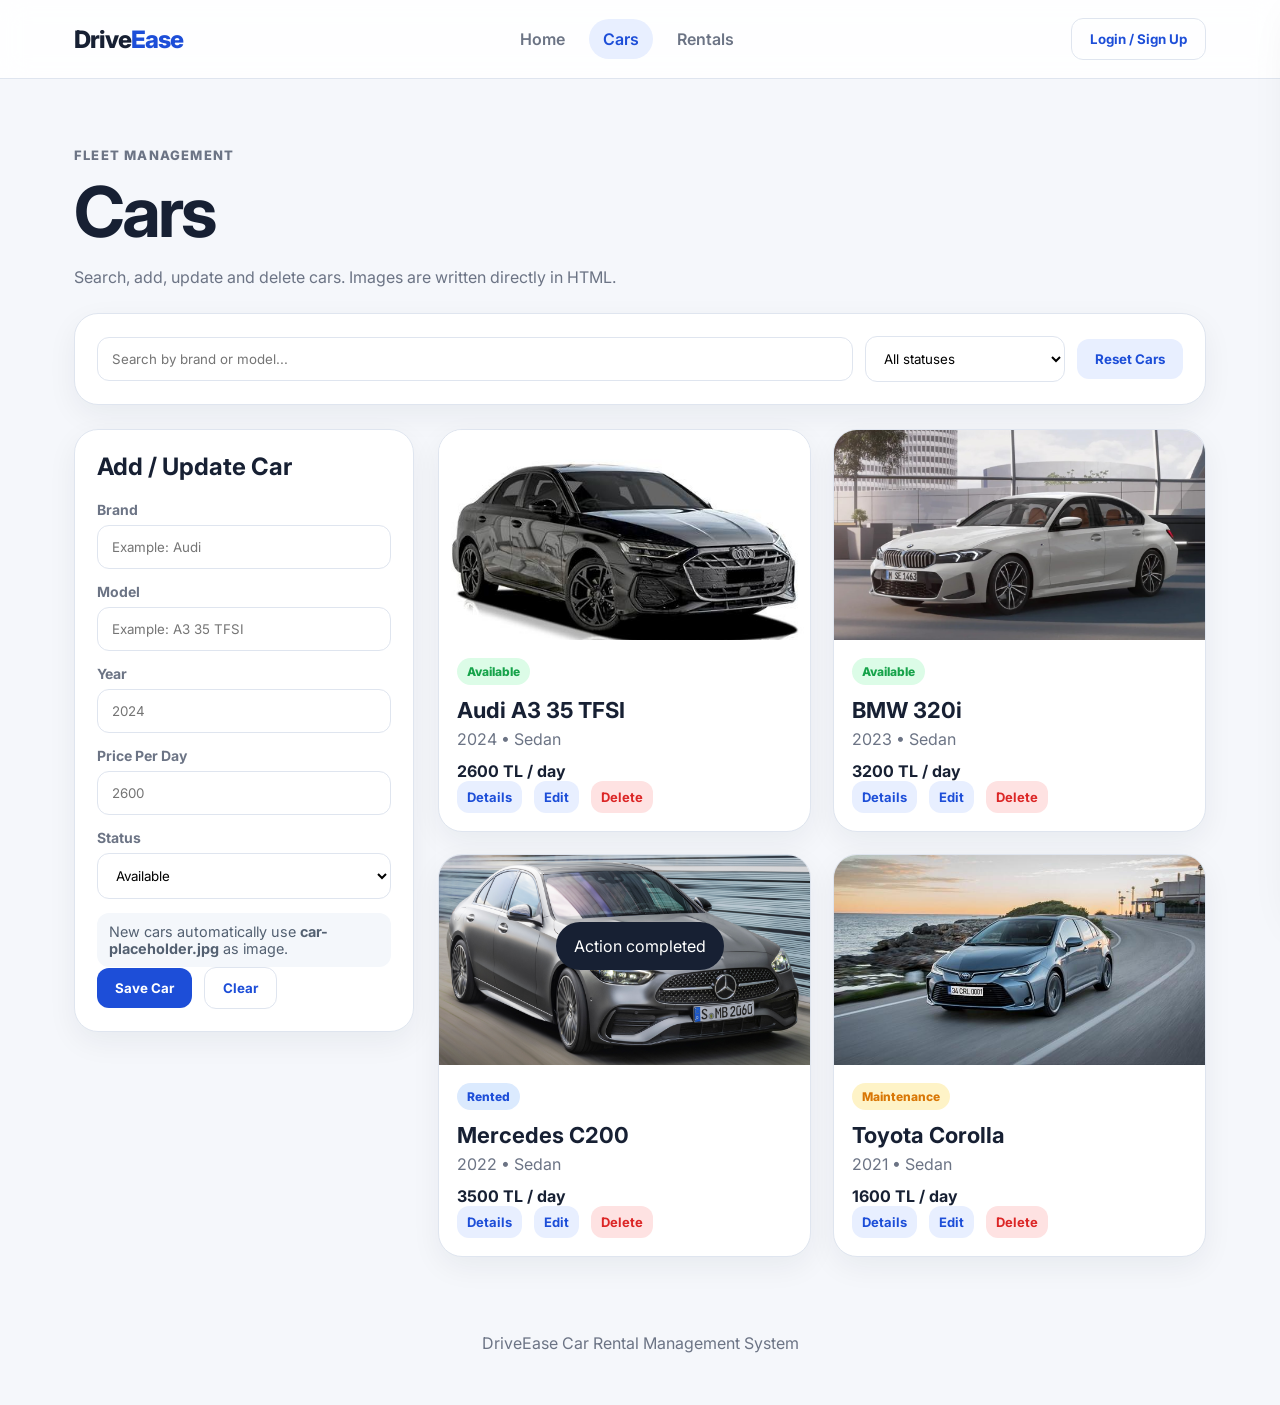
==== cars.html @ 42110bb3 "Initial car rental project" ====
<!DOCTYPE html>
<html lang="en">
<head>
  <meta charset="UTF-8">
  <meta name="viewport" content="width=device-width, initial-scale=1.0">
  <title>Cars | DriveEase</title>
  <link rel="preconnect" href="https://fonts.googleapis.com">
  <link rel="preconnect" href="https://fonts.gstatic.com" crossorigin>
  <link href="https://fonts.googleapis.com/css2?family=Inter:wght@400;500;600;700;800&display=swap" rel="stylesheet">
  <link rel="stylesheet" href="css/style.css">
</head>
<body>
  <header class="site-header">
    <nav class="navbar">
      <a class="logo" href="index.html">Drive<span>Ease</span></a>
      <ul id="menu" class="nav-links">
        <li><a href="index.html">Home</a></li>
        <li><a class="active" href="cars.html">Cars</a></li>
        <li><a href="rentals.html">Rentals</a></li>
      </ul>
      <button id="loginBtn" class="btn btn-outline">Login / Sign Up</button>
    </nav>
  </header>

  <main class="page">
    <section class="section-heading page-title">
      <p class="eyebrow">Fleet management</p>
      <h1>Cars</h1>
      <p>Search, add, update and delete cars. Images are written directly in HTML.</p>
    </section>

    <section class="panel">
      <div class="toolbar">
        <input id="searchInput" type="text" placeholder="Search by brand or model...">
        <select id="statusFilter">
          <option value="All">All statuses</option>
          <option value="Available">Available</option>
          <option value="Rented">Rented</option>
          <option value="Maintenance">Maintenance</option>
        </select>
        <button id="resetCarsBtn" class="btn btn-soft" type="button">Reset Cars</button>
      </div>
    </section>

    <section class="layout">
      <form id="carForm" class="panel form-card">
        <h2>Add / Update Car</h2>
        <input type="hidden" id="carId">

        <label>Brand
          <input id="brand" type="text" placeholder="Example: Audi" required>
        </label>

        <label>Model
          <input id="model" type="text" placeholder="Example: A3 35 TFSI" required>
        </label>

        <label>Year
          <input id="year" type="number" min="1990" max="2030" placeholder="2024" required>
        </label>

        <label>Price Per Day
          <input id="price" type="number" min="1" placeholder="2600" required>
        </label>

        <label>Status
          <select id="status">
            <option value="Available">Available</option>
            <option value="Rented">Rented</option>
            <option value="Maintenance">Maintenance</option>
          </select>
        </label>

        <p class="form-note">New cars automatically use <b>car-placeholder.jpg</b> as image.</p>

        <div class="form-actions">
          <button class="btn btn-primary" type="submit">Save Car</button>
          <button id="clearFormBtn" class="btn btn-outline" type="button">Clear</button>
        </div>
      </form>

      <div id="carsList" class="car-grid car-grid-large">
        <article class="car-card" data-id="1" data-brand="Audi" data-model="A3 35 TFSI" data-year="2024" data-price="2600" data-status="Available" data-type="Sedan" data-image="audi-a3.jpg">
          <img src="images/audi-a3.jpg" alt="Audi A3 35 TFSI">
          <div class="car-body">
            <span class="badge available">Available</span>
            <h3>Audi A3 35 TFSI</h3>
            <p>2024 • Sedan</p>
            <strong>2600 TL / day</strong>
            <div class="card-actions">
              <button class="btn-small detail-btn">Details</button>
              <button class="btn-small edit-btn">Edit</button>
              <button class="btn-small danger delete-btn">Delete</button>
            </div>
          </div>
        </article>

        <article class="car-card" data-id="2" data-brand="BMW" data-model="320i" data-year="2023" data-price="3200" data-status="Available" data-type="Sedan" data-image="bmw-320i.jpg">
          <img src="images/bmw-320i.jpg" alt="BMW 320i">
          <div class="car-body">
            <span class="badge available">Available</span>
            <h3>BMW 320i</h3>
            <p>2023 • Sedan</p>
            <strong>3200 TL / day</strong>
            <div class="card-actions">
              <button class="btn-small detail-btn">Details</button>
              <button class="btn-small edit-btn">Edit</button>
              <button class="btn-small danger delete-btn">Delete</button>
            </div>
          </div>
        </article>

        <article class="car-card" data-id="3" data-brand="Mercedes" data-model="C200" data-year="2022" data-price="3500" data-status="Rented" data-type="Sedan" data-image="mercedes-c200.jpg">
          <img src="images/mercedes-c200.jpg" alt="Mercedes C200">
          <div class="car-body">
            <span class="badge rented">Rented</span>
            <h3>Mercedes C200</h3>
            <p>2022 • Sedan</p>
            <strong>3500 TL / day</strong>
            <div class="card-actions">
              <button class="btn-small detail-btn">Details</button>
              <button class="btn-small edit-btn">Edit</button>
              <button class="btn-small danger delete-btn">Delete</button>
            </div>
          </div>
        </article>

        <article class="car-card" data-id="4" data-brand="Toyota" data-model="Corolla" data-year="2021" data-price="1600" data-status="Maintenance" data-type="Sedan" data-image="toyota-corolla.jpg">
          <img src="images/toyota-corolla.jpg" alt="Toyota Corolla">
          <div class="car-body">
            <span class="badge maintenance">Maintenance</span>
            <h3>Toyota Corolla</h3>
            <p>2021 • Sedan</p>
            <strong>1600 TL / day</strong>
            <div class="card-actions">
              <button class="btn-small detail-btn">Details</button>
              <button class="btn-small edit-btn">Edit</button>
              <button class="btn-small danger delete-btn">Delete</button>
            </div>
          </div>
        </article>
      </div>
    </section>
  </main>

  <aside id="detailPanel" class="detail-panel">
    <button id="closeDetail" class="close-btn">&times;</button>
    <h2 id="detailTitle">Car Detail</h2>
    <p id="detailText">Select a car to view details.</p>
  </aside>

  <div id="authModal" class="modal">
    <div class="modal-box">
      <button id="closeModal" class="close-btn">&times;</button>
      <h2>Login / Sign Up</h2>
      <p>This is a visual demo only. No real account is created.</p>
      <form id="authForm">
        <input type="text" id="authName" placeholder="Full name">
        <input type="email" id="authEmail" placeholder="Email address">
        <button class="btn btn-primary" type="submit">Continue Demo</button>
      </form>
    </div>
  </div>

  <div id="toast" class="toast">Action completed</div>

  <footer class="footer">
    <p>DriveEase Car Rental Management System</p>
  </footer>

  <script src="js/main.js"></script>
</body>
</html>
---- css/style.css ----
* {
  box-sizing: border-box;
}

:root {
  --bg: #f5f7fb;
  --surface: #ffffff;
  --text: #172033;
  --muted: #6c7485;
  --primary: #1d4ed8;
  --primary-dark: #163fae;
  --soft: #e8efff;
  --border: #dfe5ef;
  --danger: #dc2626;
  --success: #16a34a;
  --warning: #d97706;
  --shadow: 0 20px 45px rgba(23, 32, 51, 0.10);
}

body {
  margin: 0;
  font-family: "Inter", Arial, sans-serif;
  background: var(--bg);
  color: var(--text);
}

a {
  color: inherit;
  text-decoration: none;
}

img {
  max-width: 100%;
}

.site-header {
  background: rgba(255, 255, 255, 0.88);
  border-bottom: 1px solid var(--border);
  position: sticky;
  top: 0;
  z-index: 20;
  backdrop-filter: blur(14px);
}

.navbar {
  max-width: 1180px;
  margin: auto;
  padding: 18px 24px;
  display: flex;
  align-items: center;
  justify-content: space-between;
  gap: 24px;
}

.logo {
  font-size: 24px;
  font-weight: 800;
  letter-spacing: -1px;
}

.logo span {
  color: var(--primary);
}

.nav-links {
  list-style: none;
  display: flex;
  gap: 10px;
  padding: 0;
  margin: 0;
}

.nav-links a {
  display: block;
  padding: 10px 14px;
  border-radius: 999px;
  color: var(--muted);
  font-weight: 600;
}

.nav-links a.active,
.nav-links a:hover {
  color: var(--primary);
  background: var(--soft);
}

.btn,
.btn-small {
  border: none;
  cursor: pointer;
  font-family: inherit;
  font-weight: 700;
  border-radius: 12px;
  transition: 0.2s;
}

.btn {
  padding: 12px 18px;
}

.btn-small {
  padding: 8px 10px;
  font-size: 13px;
  background: var(--soft);
  color: var(--primary);
}

.btn:hover,
.btn-small:hover {
  transform: translateY(-2px);
}

.btn-primary {
  background: var(--primary);
  color: white;
}

.btn-primary:hover {
  background: var(--primary-dark);
}

.btn-outline {
  background: transparent;
  color: var(--primary);
  border: 1px solid var(--border);
}

.btn-soft {
  background: var(--soft);
  color: var(--primary);
}

.danger {
  color: var(--danger);
  background: #fee2e2;
}

.hero {
  max-width: 1180px;
  margin: 42px auto;
  padding: 38px 24px;
  display: grid;
  grid-template-columns: 1.05fr 0.95fr;
  align-items: center;
  gap: 36px;
}

.eyebrow {
  color: var(--primary);
  font-weight: 800;
  text-transform: uppercase;
  font-size: 13px;
  letter-spacing: 1.2px;
}

.hero h1,
.page-title h1 {
  font-size: clamp(38px, 6vw, 70px);
  line-height: 0.95;
  margin: 12px 0 18px;
  letter-spacing: -3px;
}

.hero-text,
.page-title p,
.section-heading p {
  color: var(--muted);
  line-height: 1.7;
  max-width: 620px;
}

.hero-actions,
.form-actions,
.card-actions,
.toolbar,
.panel-top {
  display: flex;
  flex-wrap: wrap;
  align-items: center;
  gap: 12px;
}

.hero-card {
  position: relative;
  border-radius: 34px;
  overflow: hidden;
  box-shadow: var(--shadow);
  min-height: 420px;
  background: #dbeafe;
}

.hero-card img {
  width: 100%;
  height: 100%;
  min-height: 420px;
  object-fit: cover;
  display: block;
}

.floating-box {
  position: absolute;
  left: 22px;
  bottom: 22px;
  background: rgba(255, 255, 255, 0.92);
  padding: 18px 22px;
  border-radius: 22px;
  box-shadow: var(--shadow);
}

.floating-box strong {
  display: block;
  font-size: 34px;
  color: var(--primary);
}

.floating-box span {
  color: var(--muted);
  font-weight: 600;
}

.stats,
.section,
.page {
  max-width: 1180px;
  margin: auto;
  padding: 24px;
}

.stats {
  display: grid;
  grid-template-columns: repeat(3, 1fr);
  gap: 18px;
}

.stats div,
.panel,
.car-card {
  background: var(--surface);
  border: 1px solid var(--border);
  box-shadow: 0 10px 30px rgba(23, 32, 51, 0.06);
}

.stats div {
  padding: 24px;
  border-radius: 24px;
}

.stats strong {
  display: block;
  font-size: 30px;
}

.stats span {
  color: var(--muted);
}

.section-heading {
  margin-bottom: 22px;
}

.section-heading h2 {
  font-size: 38px;
  margin: 0;
  letter-spacing: -1px;
}

.car-grid {
  display: grid;
  grid-template-columns: repeat(3, 1fr);
  gap: 22px;
}

.car-grid-large {
  grid-template-columns: repeat(2, 1fr);
}

.car-card {
  overflow: hidden;
  border-radius: 24px;
  transition: 0.2s;
}

.car-card:hover {
  transform: translateY(-4px);
  box-shadow: var(--shadow);
}

.car-card img {
  width: 100%;
  height: 210px;
  object-fit: cover;
  display: block;
  background: #e5e7eb;
}

.car-body {
  padding: 18px;
}

.car-body h3 {
  margin: 12px 0 6px;
  font-size: 22px;
}

.car-body p {
  color: var(--muted);
  margin: 0 0 12px;
}

.badge {
  display: inline-block;
  padding: 6px 10px;
  border-radius: 999px;
  font-size: 12px;
  font-weight: 800;
}

.available {
  background: #dcfce7;
  color: var(--success);
}

.rented {
  background: #dbeafe;
  color: var(--primary);
}

.maintenance {
  background: #fef3c7;
  color: var(--warning);
}

.page-title {
  padding-top: 28px;
}

.panel {
  border-radius: 24px;
  padding: 22px;
  margin-bottom: 24px;
}

.toolbar input,
.toolbar select,
.form-card input,
.form-card select,
.modal-box input {
  width: 100%;
  border: 1px solid var(--border);
  border-radius: 12px;
  padding: 13px 14px;
  font-family: inherit;
  background: #fff;
  outline: none;
}

.toolbar input {
  flex: 1 1 260px;
}

.toolbar select {
  flex: 0 1 200px;
}

.layout {
  display: grid;
  grid-template-columns: 340px 1fr;
  gap: 24px;
  align-items: start;
}

.form-card {
  position: sticky;
  top: 92px;
}

.form-card h2,
.rental-panel h2 {
  margin-top: 0;
}

.form-card label {
  display: block;
  color: var(--muted);
  font-weight: 700;
  font-size: 14px;
  margin-bottom: 14px;
}

.form-card label input,
.form-card label select {
  margin-top: 7px;
}

.detail-panel {
  position: fixed;
  right: -380px;
  top: 0;
  width: 360px;
  height: 100vh;
  background: #fff;
  box-shadow: var(--shadow);
  z-index: 30;
  padding: 28px;
  transition: 0.25s;
}

.detail-panel.open {
  right: 0;
}

.close-btn {
  float: right;
  border: none;
  background: var(--soft);
  color: var(--primary);
  font-size: 24px;
  border-radius: 10px;
  cursor: pointer;
}

.rentals-layout {
  grid-template-columns: 380px 1fr;
}

.rental-list {
  display: grid;
  gap: 14px;
}

.rental-item {
  border: 1px solid var(--border);
  border-radius: 18px;
  padding: 16px;
  background: #fbfdff;
}

.rental-item h3 {
  margin: 0 0 6px;
}

.rental-item p {
  color: var(--muted);
  margin: 5px 0;
}

.price-preview {
  padding: 14px;
  background: var(--soft);
  color: var(--primary);
  font-weight: 800;
  border-radius: 14px;
  margin: 12px 0;
}

.empty-text {
  color: var(--muted);
}

.modal {
  display: none;
  position: fixed;
  inset: 0;
  background: rgba(23, 32, 51, 0.42);
  z-index: 50;
  align-items: center;
  justify-content: center;
  padding: 22px;
}

.modal.show {
  display: flex;
}

.modal-box {
  width: min(430px, 100%);
  background: white;
  border-radius: 26px;
  padding: 28px;
  box-shadow: var(--shadow);
}

.modal-box form {
  display: grid;
  gap: 12px;
}

.toast {
  position: fixed;
  left: 50%;
  bottom: -70px;
  transform: translateX(-50%);
  background: var(--text);
  color: white;
  padding: 14px 18px;
  border-radius: 999px;
  z-index: 60;
  transition: 0.25s;
}

.toast.show {
  bottom: 24px;
}

.footer {
  text-align: center;
  color: var(--muted);
  padding: 36px 20px;
}

@media (max-width: 900px) {
  .hero,
  .layout,
  .rentals-layout {
    grid-template-columns: 1fr;
  }

  .form-card {
    position: static;
  }

  .car-grid,
  .car-grid-large,
  .stats {
    grid-template-columns: 1fr;
  }

  .navbar {
    align-items: flex-start;
    flex-direction: column;
  }
}

@media (max-width: 560px) {
  .nav-links {
    width: 100%;
    justify-content: space-between;
  }

  .hero h1,
  .page-title h1 {
    font-size: 40px;
  }

  .detail-panel {
    width: 100%;
    right: -100%;
  }
}

.form-note {
  margin: 0;
  padding: 10px 12px;
  border-radius: 12px;
  background: #f4f7fb;
  color: #536071;
  font-size: 0.9rem;
}
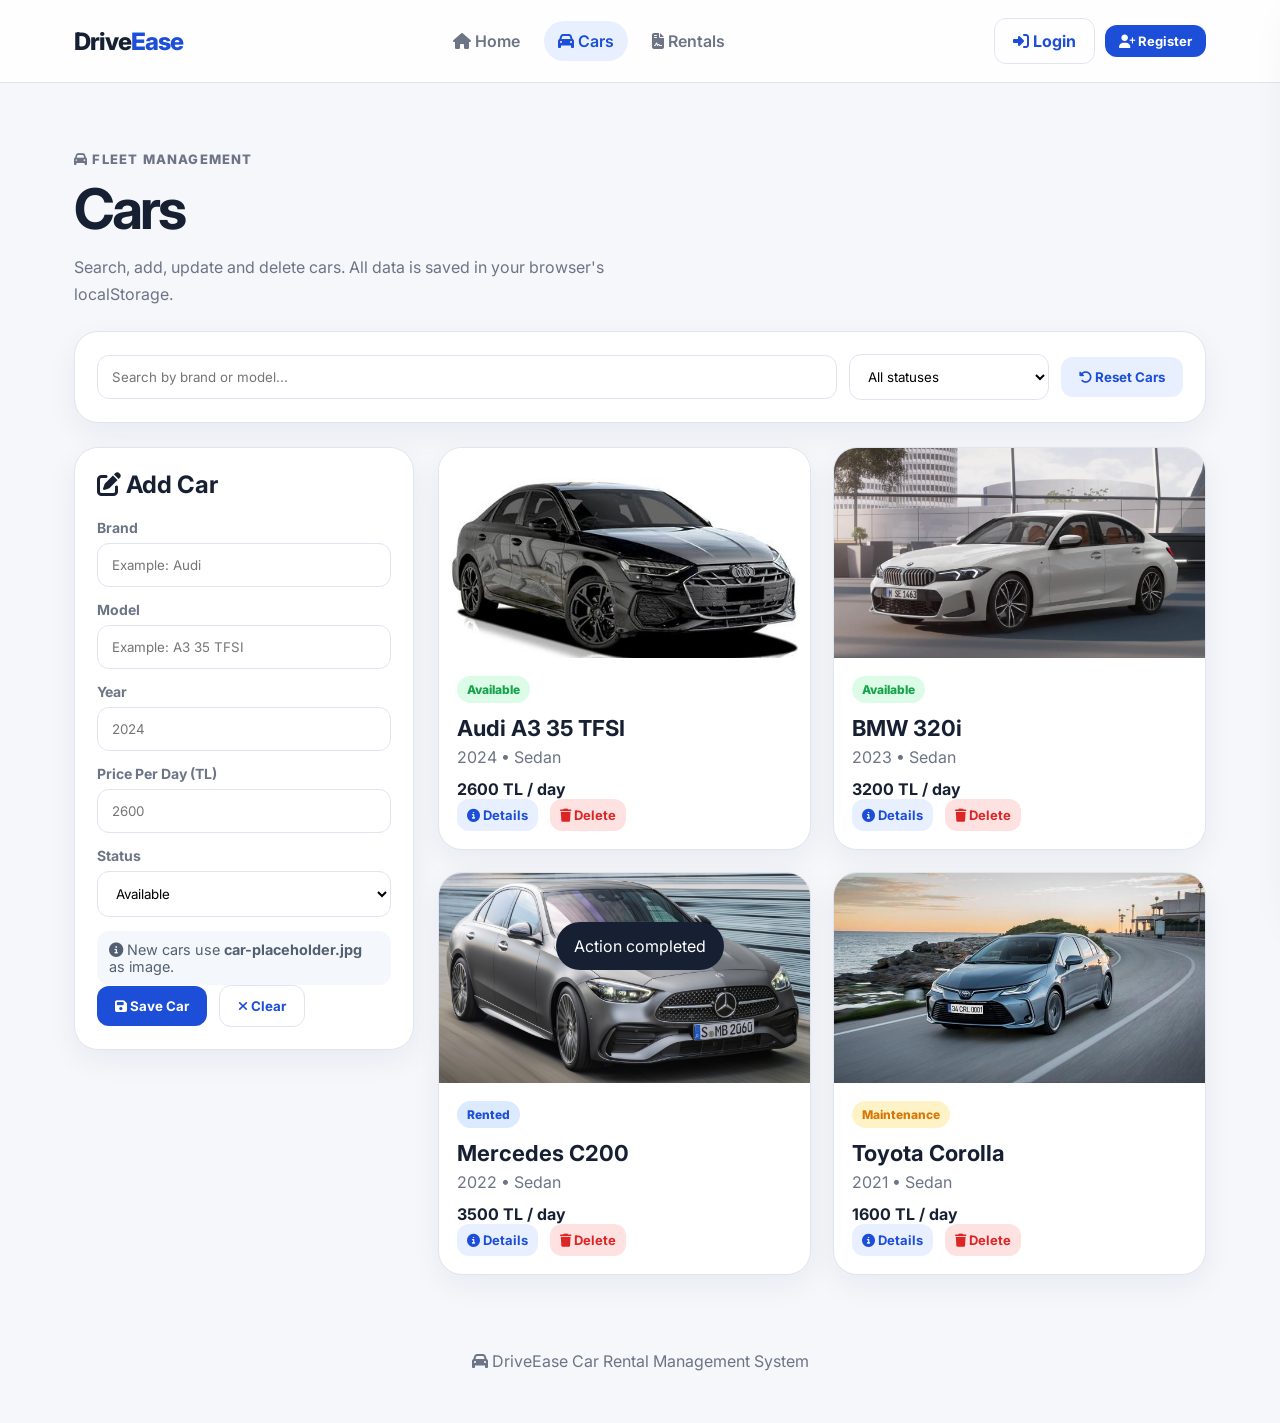
==== commit 1a8a2ee0: "Updated" ====
--- a/cars.html
+++ b/cars.html
@@ -4,29 +4,51 @@
   <meta charset="UTF-8">
   <meta name="viewport" content="width=device-width, initial-scale=1.0">
   <title>Cars | DriveEase</title>
+
+  <!-- Favicon (sekme ikonu) -->
+  <link rel="icon" type="image/svg+xml" href="assets/images/favicon.svg">
+
+  <!-- Font Awesome ikon kütüphanesi -->
+  <link rel="stylesheet" href="https://cdnjs.cloudflare.com/ajax/libs/font-awesome/6.5.2/css/all.min.css">
+
+  <!-- Google Fonts yazı tipi -->
   <link rel="preconnect" href="https://fonts.googleapis.com">
   <link rel="preconnect" href="https://fonts.gstatic.com" crossorigin>
   <link href="https://fonts.googleapis.com/css2?family=Inter:wght@400;500;600;700;800&display=swap" rel="stylesheet">
-  <link rel="stylesheet" href="css/style.css">
+
+  <!-- Özel stil dosyası -->
+  <link rel="stylesheet" href="assets/css/style.css">
 </head>
 <body>
   <header class="site-header">
     <nav class="navbar">
       <a class="logo" href="index.html">Drive<span>Ease</span></a>
+
+      <!-- Hamburger menü butonu (mobil) -->
+      <button id="hamburger" class="hamburger-btn" aria-label="Toggle menu">
+        <span></span>
+        <span></span>
+        <span></span>
+      </button>
+
       <ul id="menu" class="nav-links">
-        <li><a href="index.html">Home</a></li>
-        <li><a class="active" href="cars.html">Cars</a></li>
-        <li><a href="rentals.html">Rentals</a></li>
+        <li><a href="index.html"><i class="fa-solid fa-house"></i> Home</a></li>
+        <li><a class="active" href="cars.html"><i class="fa-solid fa-car"></i> Cars</a></li>
+        <li><a href="rentals.html"><i class="fa-solid fa-file-contract"></i> Rentals</a></li>
       </ul>
-      <button id="loginBtn" class="btn btn-outline">Login / Sign Up</button>
+
+      <div id="userArea" class="user-area">
+        <a href="login.html" class="btn btn-outline"><i class="fa-solid fa-right-to-bracket"></i> Login</a>
+        <a href="register.html" class="btn btn-primary btn-sm"><i class="fa-solid fa-user-plus"></i> Register</a>
+      </div>
     </nav>
   </header>
 
   <main class="page">
     <section class="section-heading page-title">
-      <p class="eyebrow">Fleet management</p>
+      <p class="eyebrow"><i class="fa-solid fa-car"></i> Fleet management</p>
       <h1>Cars</h1>
-      <p>Search, add, update and delete cars. Images are written directly in HTML.</p>
+      <p>Search, add, update and delete cars. All data is saved in your browser's localStorage.</p>
     </section>
 
     <section class="panel">
@@ -38,29 +60,36 @@
           <option value="Rented">Rented</option>
           <option value="Maintenance">Maintenance</option>
         </select>
-        <button id="resetCarsBtn" class="btn btn-soft" type="button">Reset Cars</button>
+        <!-- Satır içi onclick örneği (inline JavaScript) -->
+        <button id="resetCarsBtn" class="btn btn-soft" type="button" onclick="console.log('Reset Cars clicked')">
+          <i class="fa-solid fa-rotate-left"></i> Reset Cars
+        </button>
       </div>
     </section>
 
     <section class="layout">
       <form id="carForm" class="panel form-card">
-        <h2>Add / Update Car</h2>
+        <h2><i class="fa-solid fa-pen-to-square"></i> Add Car</h2>
         <input type="hidden" id="carId">
 
         <label>Brand
           <input id="brand" type="text" placeholder="Example: Audi" required>
+          <span class="field-error" id="brandError"></span>
         </label>
 
         <label>Model
           <input id="model" type="text" placeholder="Example: A3 35 TFSI" required>
+          <span class="field-error" id="modelError"></span>
         </label>
 
         <label>Year
           <input id="year" type="number" min="1990" max="2030" placeholder="2024" required>
-        </label>
-
-        <label>Price Per Day
+          <span class="field-error" id="yearError"></span>
+        </label>
+
+        <label>Price Per Day (TL)
           <input id="price" type="number" min="1" placeholder="2600" required>
+          <span class="field-error" id="priceError"></span>
         </label>
 
         <label>Status
@@ -71,71 +100,67 @@
           </select>
         </label>
 
-        <p class="form-note">New cars automatically use <b>car-placeholder.jpg</b> as image.</p>
+        <p class="form-note"><i class="fa-solid fa-circle-info"></i> New cars use <b>car-placeholder.jpg</b> as image.</p>
 
         <div class="form-actions">
-          <button class="btn btn-primary" type="submit">Save Car</button>
-          <button id="clearFormBtn" class="btn btn-outline" type="button">Clear</button>
+          <button class="btn btn-primary" type="submit"><i class="fa-solid fa-floppy-disk"></i> Save Car</button>
+          <button id="clearFormBtn" class="btn btn-outline" type="button"><i class="fa-solid fa-xmark"></i> Clear</button>
         </div>
       </form>
 
       <div id="carsList" class="car-grid car-grid-large">
         <article class="car-card" data-id="1" data-brand="Audi" data-model="A3 35 TFSI" data-year="2024" data-price="2600" data-status="Available" data-type="Sedan" data-image="audi-a3.jpg">
-          <img src="images/audi-a3.jpg" alt="Audi A3 35 TFSI">
+          <img src="assets/images/audi-a3.jpg" alt="Audi A3 35 TFSI">
           <div class="car-body">
             <span class="badge available">Available</span>
             <h3>Audi A3 35 TFSI</h3>
             <p>2024 • Sedan</p>
             <strong>2600 TL / day</strong>
             <div class="card-actions">
-              <button class="btn-small detail-btn">Details</button>
-              <button class="btn-small edit-btn">Edit</button>
-              <button class="btn-small danger delete-btn">Delete</button>
+              <button class="btn-small detail-btn"><i class="fa-solid fa-circle-info"></i> Details</button>
+              <button class="btn-small danger delete-btn"><i class="fa-solid fa-trash"></i> Delete</button>
             </div>
           </div>
         </article>
 
         <article class="car-card" data-id="2" data-brand="BMW" data-model="320i" data-year="2023" data-price="3200" data-status="Available" data-type="Sedan" data-image="bmw-320i.jpg">
-          <img src="images/bmw-320i.jpg" alt="BMW 320i">
+          <img src="assets/images/bmw-320i.jpg" alt="BMW 320i">
           <div class="car-body">
             <span class="badge available">Available</span>
             <h3>BMW 320i</h3>
             <p>2023 • Sedan</p>
             <strong>3200 TL / day</strong>
             <div class="card-actions">
-              <button class="btn-small detail-btn">Details</button>
-              <button class="btn-small edit-btn">Edit</button>
-              <button class="btn-small danger delete-btn">Delete</button>
+              <button class="btn-small detail-btn"><i class="fa-solid fa-circle-info"></i> Details</button>
+              <button class="btn-small danger delete-btn"><i class="fa-solid fa-trash"></i> Delete</button>
             </div>
           </div>
         </article>
 
         <article class="car-card" data-id="3" data-brand="Mercedes" data-model="C200" data-year="2022" data-price="3500" data-status="Rented" data-type="Sedan" data-image="mercedes-c200.jpg">
-          <img src="images/mercedes-c200.jpg" alt="Mercedes C200">
+          <img src="assets/images/mercedes-c200.jpg" alt="Mercedes C200">
           <div class="car-body">
             <span class="badge rented">Rented</span>
             <h3>Mercedes C200</h3>
             <p>2022 • Sedan</p>
             <strong>3500 TL / day</strong>
             <div class="card-actions">
-              <button class="btn-small detail-btn">Details</button>
-              <button class="btn-small edit-btn">Edit</button>
-              <button class="btn-small danger delete-btn">Delete</button>
+              <button class="btn-small detail-btn"><i class="fa-solid fa-circle-info"></i> Details</button>
+              <button class="btn-small danger delete-btn"><i class="fa-solid fa-trash"></i> Delete</button>
             </div>
           </div>
         </article>
 
         <article class="car-card" data-id="4" data-brand="Toyota" data-model="Corolla" data-year="2021" data-price="1600" data-status="Maintenance" data-type="Sedan" data-image="toyota-corolla.jpg">
-          <img src="images/toyota-corolla.jpg" alt="Toyota Corolla">
+          <img src="assets/images/toyota-corolla.jpg" alt="Toyota Corolla">
           <div class="car-body">
             <span class="badge maintenance">Maintenance</span>
             <h3>Toyota Corolla</h3>
             <p>2021 • Sedan</p>
             <strong>1600 TL / day</strong>
             <div class="card-actions">
-              <button class="btn-small detail-btn">Details</button>
-              <button class="btn-small edit-btn">Edit</button>
-              <button class="btn-small danger delete-btn">Delete</button>
+              <button class="btn-small detail-btn"><i class="fa-solid fa-circle-info"></i> Details</button>
+              <button class="btn-small danger delete-btn"><i class="fa-solid fa-trash"></i> Delete</button>
             </div>
           </div>
         </article>
@@ -149,25 +174,34 @@
     <p id="detailText">Select a car to view details.</p>
   </aside>
 
-  <div id="authModal" class="modal">
-    <div class="modal-box">
-      <button id="closeModal" class="close-btn">&times;</button>
-      <h2>Login / Sign Up</h2>
-      <p>This is a visual demo only. No real account is created.</p>
-      <form id="authForm">
-        <input type="text" id="authName" placeholder="Full name">
-        <input type="email" id="authEmail" placeholder="Email address">
-        <button class="btn btn-primary" type="submit">Continue Demo</button>
-      </form>
-    </div>
-  </div>
-
   <div id="toast" class="toast">Action completed</div>
 
   <footer class="footer">
-    <p>DriveEase Car Rental Management System</p>
+    <p><i class="fa-solid fa-car"></i> DriveEase Car Rental Management System</p>
   </footer>
 
-  <script src="js/main.js"></script>
+  <!-- Kimlik doğrulama modülü (harici JS) -->
+  <script src="assets/scripts/auth.js"></script>
+
+  <!-- Ana modül (harici JS) -->
+  <script src="assets/scripts/main.js"></script>
+
+  <!-- Sayfa içi JS: hamburger menü ve navbar kullanıcısı -->
+  <script>
+    document.addEventListener("DOMContentLoaded", function() {
+      updateNavUser();
+
+      var hamburger = document.getElementById("hamburger");
+      var navMenu   = document.getElementById("menu");
+
+      if (hamburger) {
+        hamburger.addEventListener("click", function() {
+          navMenu.classList.toggle("nav-open");
+          hamburger.classList.toggle("active");
+        });
+      }
+    });
+  </script>
+
 </body>
 </html>
--- a/assets/css/style.css
+++ b/assets/css/style.css
@@ -0,0 +1,802 @@
+* {
+  box-sizing: border-box;
+}
+
+body {
+  margin: 0;
+  font-family: "Inter", Arial, sans-serif;
+  background: #f5f7fb;
+  color: #172033;
+}
+
+a {
+  color: inherit;
+  text-decoration: none;
+}
+
+img {
+  max-width: 100%;
+}
+
+/* ---- Header & Navbar ---- */
+.site-header {
+  background: rgba(255, 255, 255, 0.88);
+  border-bottom: 1px solid #dfe5ef;
+  position: sticky;
+  top: 0;
+  z-index: 20;
+}
+
+.navbar {
+  max-width: 1180px;
+  margin: auto;
+  padding: 18px 24px;
+  display: flex;
+  align-items: center;
+  justify-content: space-between;
+  gap: 24px;
+}
+
+.logo {
+  font-size: 24px;
+  font-weight: 800;
+  letter-spacing: -1px;
+}
+
+.logo span {
+  color: #1d4ed8;
+}
+
+.nav-links {
+  list-style: none;
+  display: flex;
+  gap: 10px;
+  padding: 0;
+  margin: 0;
+}
+
+.nav-links a {
+  display: block;
+  padding: 10px 14px;
+  border-radius: 999px;
+  color: #6c7485;
+  font-weight: 600;
+}
+
+.nav-links a.active,
+.nav-links a:hover {
+  color: #1d4ed8;
+  background: #e8efff;
+}
+
+/* ---- User Area (logged in / out display) ---- */
+.user-area {
+  display: flex;
+  align-items: center;
+  gap: 10px;
+  flex-shrink: 0;
+}
+
+#loggedUserName {
+  font-weight: 700;
+  color: #1d4ed8;
+  font-size: 14px;
+}
+
+/* ---- Buttons ---- */
+.btn,
+.btn-small {
+  border: none;
+  cursor: pointer;
+  font-family: inherit;
+  font-weight: 700;
+  border-radius: 12px;
+  transition: 0.2s;
+}
+
+.btn {
+  padding: 12px 18px;
+}
+
+.btn-sm {
+  padding: 8px 14px;
+  font-size: 13px;
+}
+
+.btn-small {
+  padding: 8px 10px;
+  font-size: 13px;
+  background: #e8efff;
+  color: #1d4ed8;
+}
+
+.btn:hover,
+.btn-small:hover {
+  transform: translateY(-2px);
+}
+
+.btn-primary {
+  background: #1d4ed8;
+  color: white;
+}
+
+.btn-primary:hover {
+  background: #163fae;
+}
+
+.btn-outline {
+  background: transparent;
+  color: #1d4ed8;
+  border: 1px solid #dfe5ef;
+}
+
+.btn-soft {
+  background: #e8efff;
+  color: #1d4ed8;
+}
+
+.danger {
+  color: #dc2626;
+  background: #fee2e2;
+}
+
+/* ---- Hero Section ---- */
+.hero {
+  max-width: 1180px;
+  margin: 42px auto;
+  padding: 38px 24px;
+  display: grid;
+  grid-template-columns: 1.05fr 0.95fr;
+  align-items: center;
+  gap: 36px;
+}
+
+.eyebrow {
+  color: #1d4ed8;
+  font-weight: 800;
+  text-transform: uppercase;
+  font-size: 13px;
+  letter-spacing: 1.2px;
+}
+
+.hero h1,
+.page-title h1 {
+  font-size: 56px;
+  line-height: 0.95;
+  margin: 12px 0 18px;
+  letter-spacing: -3px;
+}
+
+.hero-text,
+.page-title p,
+.section-heading p {
+  color: #6c7485;
+  line-height: 1.7;
+  max-width: 620px;
+}
+
+.hero-actions,
+.form-actions,
+.card-actions,
+.toolbar,
+.panel-top {
+  display: flex;
+  flex-wrap: wrap;
+  align-items: center;
+  gap: 12px;
+}
+
+.hero-card {
+  position: relative;
+  border-radius: 34px;
+  overflow: hidden;
+  box-shadow: 0 20px 45px rgba(23, 32, 51, 0.10);
+  min-height: 420px;
+  background: #dbeafe;
+}
+
+.hero-card img {
+  width: 100%;
+  height: 100%;
+  min-height: 420px;
+  object-fit: cover;
+  display: block;
+}
+
+.floating-box {
+  position: absolute;
+  left: 22px;
+  bottom: 22px;
+  background: rgba(255, 255, 255, 0.92);
+  padding: 18px 22px;
+  border-radius: 22px;
+  box-shadow: 0 20px 45px rgba(23, 32, 51, 0.10);
+}
+
+.floating-box strong {
+  display: block;
+  font-size: 34px;
+  color: #1d4ed8;
+}
+
+.floating-box span {
+  color: #6c7485;
+  font-weight: 600;
+}
+
+/* ---- Layout Containers ---- */
+.stats,
+.section,
+.page {
+  max-width: 1180px;
+  margin: auto;
+  padding: 24px;
+}
+
+.stats {
+  display: grid;
+  grid-template-columns: repeat(3, 1fr);
+  gap: 18px;
+}
+
+.stats div,
+.panel,
+.car-card {
+  background: #ffffff;
+  border: 1px solid #dfe5ef;
+  box-shadow: 0 10px 30px rgba(23, 32, 51, 0.06);
+}
+
+.stats div {
+  padding: 24px;
+  border-radius: 24px;
+}
+
+.stats strong {
+  display: block;
+  font-size: 26px;
+}
+
+.stats span {
+  color: #6c7485;
+}
+
+/* ---- Section Headings ---- */
+.section-heading {
+  margin-bottom: 22px;
+}
+
+.section-heading h2 {
+  font-size: 38px;
+  margin: 0;
+  letter-spacing: -1px;
+}
+
+/* ---- Car Cards ---- */
+.car-grid {
+  display: grid;
+  grid-template-columns: repeat(3, 1fr);
+  gap: 22px;
+}
+
+.car-grid-large {
+  grid-template-columns: repeat(2, 1fr);
+}
+
+.car-card {
+  overflow: hidden;
+  border-radius: 24px;
+  transition: 0.2s;
+}
+
+.car-card:hover {
+  transform: translateY(-4px);
+  box-shadow: 0 20px 45px rgba(23, 32, 51, 0.10);
+}
+
+.car-card img {
+  width: 100%;
+  height: 210px;
+  object-fit: cover;
+  display: block;
+  background: #e5e7eb;
+}
+
+.car-body {
+  padding: 18px;
+}
+
+.car-body h3 {
+  margin: 12px 0 6px;
+  font-size: 22px;
+}
+
+.car-body p {
+  color: #6c7485;
+  margin: 0 0 12px;
+}
+
+/* ---- Status Badges ---- */
+.badge {
+  display: inline-block;
+  padding: 6px 10px;
+  border-radius: 999px;
+  font-size: 12px;
+  font-weight: 800;
+}
+
+.available {
+  background: #dcfce7;
+  color: #16a34a;
+}
+
+.rented {
+  background: #dbeafe;
+  color: #1d4ed8;
+}
+
+.maintenance {
+  background: #fef3c7;
+  color: #d97706;
+}
+
+/* ---- Panel & Forms ---- */
+.page-title {
+  padding-top: 28px;
+}
+
+.panel {
+  border-radius: 24px;
+  padding: 22px;
+  margin-bottom: 24px;
+}
+
+.toolbar input,
+.toolbar select,
+.form-card input,
+.form-card select {
+  width: 100%;
+  border: 1px solid #dfe5ef;
+  border-radius: 12px;
+  padding: 13px 14px;
+  font-family: inherit;
+  background: #fff;
+  outline: none;
+}
+
+.toolbar input {
+  flex: 1 1 260px;
+}
+
+.toolbar select {
+  flex: 0 1 200px;
+}
+
+.layout {
+  display: grid;
+  grid-template-columns: 340px 1fr;
+  gap: 24px;
+  align-items: start;
+}
+
+.form-card {
+  position: sticky;
+  top: 92px;
+}
+
+.form-card h2,
+.rental-panel h2 {
+  margin-top: 0;
+}
+
+.form-card label {
+  display: block;
+  color: #6c7485;
+  font-weight: 700;
+  font-size: 14px;
+  margin-bottom: 14px;
+}
+
+.form-card label input,
+.form-card label select {
+  margin-top: 7px;
+}
+
+/* Field error message (JS validation) */
+.field-error {
+  display: block;
+  color: #dc2626;
+  font-size: 12px;
+  margin-top: 4px;
+  font-weight: 600;
+}
+
+/* ---- Detail Side Panel ---- */
+.detail-panel {
+  position: fixed;
+  right: -380px;
+  top: 0;
+  width: 360px;
+  height: 100vh;
+  background: #fff;
+  box-shadow: 0 20px 45px rgba(23, 32, 51, 0.10);
+  z-index: 30;
+  padding: 28px;
+  transition: 0.25s;
+}
+
+.detail-panel.open {
+  right: 0;
+}
+
+.close-btn {
+  float: right;
+  border: none;
+  background: #e8efff;
+  color: #1d4ed8;
+  font-size: 24px;
+  border-radius: 10px;
+  cursor: pointer;
+}
+
+/* ---- Rental List ---- */
+.rentals-layout {
+  grid-template-columns: 380px 1fr;
+}
+
+.rental-list {
+  display: grid;
+  gap: 14px;
+}
+
+.rental-item {
+  border: 1px solid #dfe5ef;
+  border-radius: 18px;
+  padding: 16px;
+  background: #fbfdff;
+}
+
+.rental-item h3 {
+  margin: 0 0 6px;
+}
+
+.rental-item p {
+  color: #6c7485;
+  margin: 5px 0;
+}
+
+/* ---- Price Preview ---- */
+.price-preview {
+  padding: 14px;
+  background: #e8efff;
+  color: #1d4ed8;
+  font-weight: 800;
+  border-radius: 14px;
+  margin: 12px 0;
+}
+
+.empty-text {
+  color: #6c7485;
+}
+
+/* ---- Toast ---- */
+.toast {
+  position: fixed;
+  left: 50%;
+  bottom: -70px;
+  transform: translateX(-50%);
+  background: #172033;
+  color: white;
+  padding: 14px 18px;
+  border-radius: 999px;
+  z-index: 60;
+  transition: 0.25s;
+}
+
+.toast.show {
+  bottom: 24px;
+}
+
+/* ---- Footer ---- */
+.footer {
+  text-align: center;
+  color: #6c7485;
+  padding: 36px 20px;
+}
+
+/* ---- Form Note ---- */
+.form-note {
+  margin: 0;
+  padding: 10px 12px;
+  border-radius: 12px;
+  background: #f4f7fb;
+  color: #536071;
+  font-size: 0.9rem;
+}
+
+/* ---- Auth Pages (login.html, register.html) ---- */
+.auth-body {
+  display: flex;
+  align-items: center;
+  justify-content: center;
+  min-height: 100vh;
+  background: #f5f7fb;
+}
+
+.auth-wrapper {
+  width: 100%;
+  max-width: 440px;
+  padding: 20px;
+}
+
+.auth-card {
+  background: #ffffff;
+  border: 1px solid #dfe5ef;
+  border-radius: 28px;
+  padding: 38px 34px;
+  box-shadow: 0 20px 45px rgba(23, 32, 51, 0.10);
+}
+
+.auth-logo {
+  text-align: center;
+  margin-bottom: 24px;
+  font-size: 28px;
+  font-weight: 800;
+  letter-spacing: -1px;
+}
+
+.auth-logo span {
+  color: #1d4ed8;
+}
+
+.auth-title {
+  font-size: 28px;
+  font-weight: 800;
+  margin: 0 0 6px;
+  letter-spacing: -1px;
+}
+
+.auth-sub {
+  color: #6c7485;
+  margin: 0 0 24px;
+}
+
+.auth-footer-text {
+  text-align: center;
+  color: #6c7485;
+  margin-top: 20px;
+  font-size: 14px;
+}
+
+.auth-footer-text a {
+  color: #1d4ed8;
+  font-weight: 700;
+}
+
+.demo-hint {
+  margin-top: 16px;
+  padding: 10px 14px;
+  background: #f0f4ff;
+  border-radius: 10px;
+  font-size: 13px;
+  color: #6c7485;
+  text-align: center;
+}
+
+/* ---- Auth Form Fields ---- */
+.field {
+  margin-bottom: 16px;
+}
+
+.lbl {
+  display: block;
+  font-size: 13px;
+  font-weight: 700;
+  color: #6c7485;
+  margin-bottom: 6px;
+}
+
+.inp {
+  width: 100%;
+  border: 1.5px solid #dfe5ef;
+  border-radius: 12px;
+  padding: 12px 14px;
+  font-family: inherit;
+  font-size: 14px;
+  background: #fff;
+  outline: none;
+  transition: border-color 0.2s;
+}
+
+.inp:focus {
+  border-color: #1d4ed8;
+}
+
+.inp.invalid {
+  border-color: #dc2626;
+}
+
+.err-text {
+  display: none;
+  color: #dc2626;
+  font-size: 12px;
+  font-weight: 600;
+  margin-top: 5px;
+}
+
+.inp.invalid~.err-text {
+  display: block;
+}
+
+/* Error alert box */
+.msg-err {
+  display: none;
+  align-items: center;
+  gap: 8px;
+  padding: 12px 14px;
+  background: #fee2e2;
+  color: #dc2626;
+  border-radius: 12px;
+  margin-bottom: 16px;
+  font-size: 14px;
+  font-weight: 600;
+}
+
+.msg-err.show {
+  display: flex;
+}
+
+/* Success alert box */
+.msg-ok {
+  display: none;
+  align-items: center;
+  gap: 8px;
+  padding: 12px 14px;
+  background: #dcfce7;
+  color: #16a34a;
+  border-radius: 12px;
+  margin-bottom: 16px;
+  font-size: 14px;
+  font-weight: 600;
+}
+
+.msg-ok.show {
+  display: flex;
+}
+
+/* Full-width submit button */
+.btn-submit {
+  display: block;
+  width: 100%;
+  margin-top: 10px;
+  padding: 13px;
+  background: #1d4ed8;
+  color: #fff;
+  border: none;
+  border-radius: 12px;
+  font-family: inherit;
+  font-size: 15px;
+  font-weight: 700;
+  cursor: pointer;
+  transition: background 0.2s, transform 0.2s;
+}
+
+.btn-submit:hover {
+  background: #163fae;
+  transform: translateY(-2px);
+}
+
+/* ---- Hamburger Menu (mobile nav toggle) ---- */
+.hamburger-btn {
+  display: none;
+  flex-direction: column;
+  gap: 5px;
+  background: none;
+  border: none;
+  cursor: pointer;
+  padding: 8px;
+  order: 3;
+}
+
+.hamburger-btn span {
+  display: block;
+  width: 24px;
+  height: 2px;
+  background: #172033;
+  border-radius: 2px;
+  transition: 0.3s;
+}
+
+/* Animate hamburger to X when active */
+.hamburger-btn.active span:nth-child(1) {
+  transform: rotate(45deg) translate(5px, 5px);
+}
+
+.hamburger-btn.active span:nth-child(2) {
+  opacity: 0;
+}
+
+.hamburger-btn.active span:nth-child(3) {
+  transform: rotate(-45deg) translate(5px, -5px);
+}
+
+/* ---- Responsive ---- */
+@media (max-width: 900px) {
+
+  .hero,
+  .layout,
+  .rentals-layout {
+    grid-template-columns: 1fr;
+  }
+
+  .form-card {
+    position: static;
+  }
+
+  .car-grid,
+  .car-grid-large,
+  .stats {
+    grid-template-columns: 1fr;
+  }
+
+  .navbar {
+    flex-wrap: wrap;
+  }
+
+  .user-area {
+    width: 100%;
+    justify-content: flex-end;
+  }
+
+  /* Show hamburger button on mobile */
+  .hamburger-btn {
+    display: flex;
+  }
+
+  /* Hide nav links by default on mobile */
+  .nav-links {
+    display: none;
+    width: 100%;
+    flex-direction: column;
+    background: #ffffff;
+    border: 1px solid #dfe5ef;
+    border-radius: 16px;
+    padding: 8px 0;
+    order: 4;
+  }
+
+  /* Show nav links when hamburger is toggled */
+  .nav-links.nav-open {
+    display: flex;
+  }
+
+  .nav-links a {
+    border-radius: 0;
+    border-bottom: 1px solid #dfe5ef;
+  }
+
+  .nav-links li:last-child a {
+    border-bottom: none;
+  }
+}
+
+@media (max-width: 560px) {
+  .nav-links {
+    width: 100%;
+    justify-content: space-between;
+  }
+
+  .hero h1,
+  .page-title h1 {
+    font-size: 40px;
+  }
+
+  .detail-panel {
+    width: 100%;
+    right: -100%;
+  }
+
+  .auth-card {
+    padding: 26px 20px;
+  }
+}
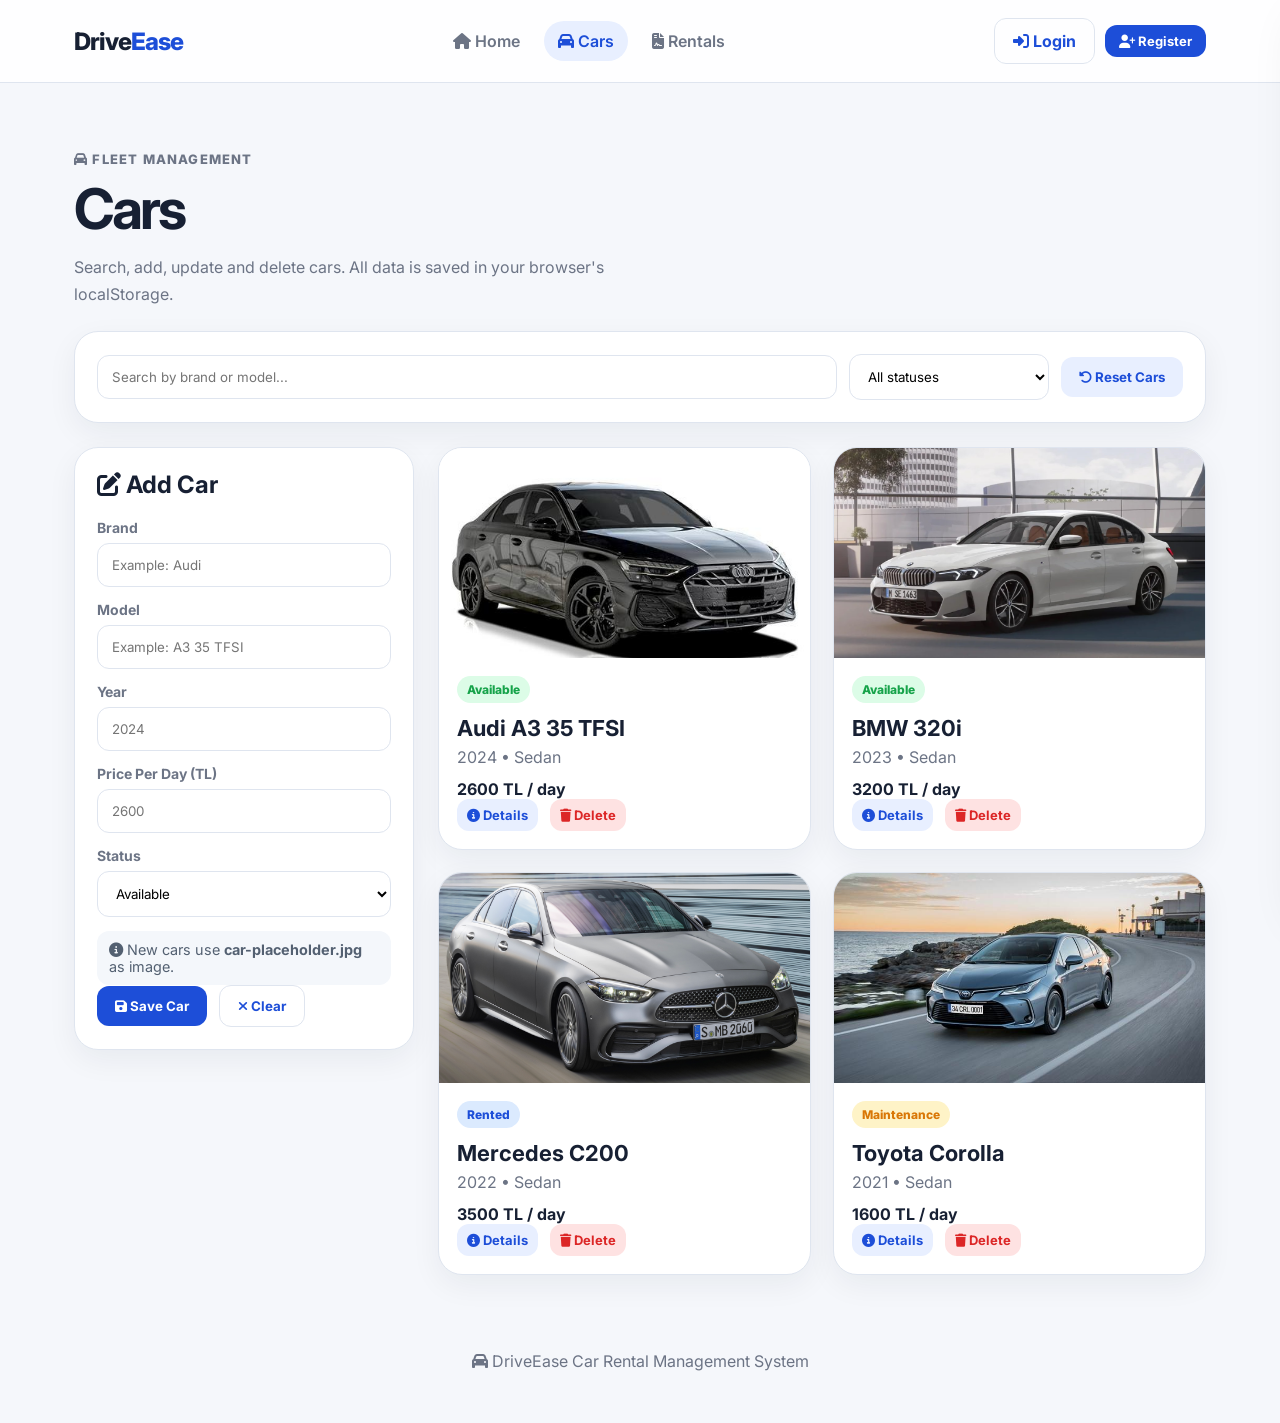
==== commit 36ceef7a: "rental hatası fixed" ====
--- a/cars.html
+++ b/cars.html
@@ -1,30 +1,32 @@
 <!DOCTYPE html>
 <html lang="en">
+
 <head>
   <meta charset="UTF-8">
   <meta name="viewport" content="width=device-width, initial-scale=1.0">
   <title>Cars | DriveEase</title>
 
-  <!-- Favicon (sekme ikonu) -->
+  <!-- Favicon -->
   <link rel="icon" type="image/svg+xml" href="assets/images/favicon.svg">
 
-  <!-- Font Awesome ikon kütüphanesi -->
+  <!-- Font Awesome -->
   <link rel="stylesheet" href="https://cdnjs.cloudflare.com/ajax/libs/font-awesome/6.5.2/css/all.min.css">
 
-  <!-- Google Fonts yazı tipi -->
+  <!-- Google Fonts -->
   <link rel="preconnect" href="https://fonts.googleapis.com">
   <link rel="preconnect" href="https://fonts.gstatic.com" crossorigin>
   <link href="https://fonts.googleapis.com/css2?family=Inter:wght@400;500;600;700;800&display=swap" rel="stylesheet">
 
-  <!-- Özel stil dosyası -->
+  <!-- Custom CSS -->
   <link rel="stylesheet" href="assets/css/style.css">
 </head>
+
 <body>
   <header class="site-header">
     <nav class="navbar">
       <a class="logo" href="index.html">Drive<span>Ease</span></a>
 
-      <!-- Hamburger menü butonu (mobil) -->
+      <!-- Hamburger but-->
       <button id="hamburger" class="hamburger-btn" aria-label="Toggle menu">
         <span></span>
         <span></span>
@@ -38,8 +40,14 @@
       </ul>
 
       <div id="userArea" class="user-area">
-        <a href="login.html" class="btn btn-outline"><i class="fa-solid fa-right-to-bracket"></i> Login</a>
-        <a href="register.html" class="btn btn-primary btn-sm"><i class="fa-solid fa-user-plus"></i> Register</a>
+        <a href="login.html" class="btn btn-outline">
+          <i class="fa-solid fa-right-to-bracket">
+
+          </i> Login</a>
+        <a href="register.html" class="btn btn-primary btn-sm">
+          <i class="fa-solid fa-user-plus">
+
+          </i> Register</a>
       </div>
     </nav>
   </header>
@@ -60,7 +68,7 @@
           <option value="Rented">Rented</option>
           <option value="Maintenance">Maintenance</option>
         </select>
-        <!-- Satır içi onclick örneği (inline JavaScript) -->
+
         <button id="resetCarsBtn" class="btn btn-soft" type="button" onclick="console.log('Reset Cars clicked')">
           <i class="fa-solid fa-rotate-left"></i> Reset Cars
         </button>
@@ -100,16 +108,19 @@
           </select>
         </label>
 
-        <p class="form-note"><i class="fa-solid fa-circle-info"></i> New cars use <b>car-placeholder.jpg</b> as image.</p>
+        <p class="form-note"><i class="fa-solid fa-circle-info"></i> New cars use <b>car-placeholder.jpg</b> as image.
+        </p>
 
         <div class="form-actions">
           <button class="btn btn-primary" type="submit"><i class="fa-solid fa-floppy-disk"></i> Save Car</button>
-          <button id="clearFormBtn" class="btn btn-outline" type="button"><i class="fa-solid fa-xmark"></i> Clear</button>
+          <button id="clearFormBtn" class="btn btn-outline" type="button"><i class="fa-solid fa-xmark"></i>
+            Clear</button>
         </div>
       </form>
 
       <div id="carsList" class="car-grid car-grid-large">
-        <article class="car-card" data-id="1" data-brand="Audi" data-model="A3 35 TFSI" data-year="2024" data-price="2600" data-status="Available" data-type="Sedan" data-image="audi-a3.jpg">
+        <article class="car-card" data-id="1" data-brand="Audi" data-model="A3 35 TFSI" data-year="2024"
+          data-price="2600" data-status="Available" data-type="Sedan" data-image="audi-a3.jpg">
           <img src="assets/images/audi-a3.jpg" alt="Audi A3 35 TFSI">
           <div class="car-body">
             <span class="badge available">Available</span>
@@ -123,7 +134,8 @@
           </div>
         </article>
 
-        <article class="car-card" data-id="2" data-brand="BMW" data-model="320i" data-year="2023" data-price="3200" data-status="Available" data-type="Sedan" data-image="bmw-320i.jpg">
+        <article class="car-card" data-id="2" data-brand="BMW" data-model="320i" data-year="2023" data-price="3200"
+          data-status="Available" data-type="Sedan" data-image="bmw-320i.jpg">
           <img src="assets/images/bmw-320i.jpg" alt="BMW 320i">
           <div class="car-body">
             <span class="badge available">Available</span>
@@ -137,7 +149,8 @@
           </div>
         </article>
 
-        <article class="car-card" data-id="3" data-brand="Mercedes" data-model="C200" data-year="2022" data-price="3500" data-status="Rented" data-type="Sedan" data-image="mercedes-c200.jpg">
+        <article class="car-card" data-id="3" data-brand="Mercedes" data-model="C200" data-year="2022" data-price="3500"
+          data-status="Rented" data-type="Sedan" data-image="mercedes-c200.jpg">
           <img src="assets/images/mercedes-c200.jpg" alt="Mercedes C200">
           <div class="car-body">
             <span class="badge rented">Rented</span>
@@ -151,7 +164,8 @@
           </div>
         </article>
 
-        <article class="car-card" data-id="4" data-brand="Toyota" data-model="Corolla" data-year="2021" data-price="1600" data-status="Maintenance" data-type="Sedan" data-image="toyota-corolla.jpg">
+        <article class="car-card" data-id="4" data-brand="Toyota" data-model="Corolla" data-year="2021"
+          data-price="1600" data-status="Maintenance" data-type="Sedan" data-image="toyota-corolla.jpg">
           <img src="assets/images/toyota-corolla.jpg" alt="Toyota Corolla">
           <div class="car-body">
             <span class="badge maintenance">Maintenance</span>
@@ -174,28 +188,27 @@
     <p id="detailText">Select a car to view details.</p>
   </aside>
 
-  <div id="toast" class="toast">Action completed</div>
 
   <footer class="footer">
     <p><i class="fa-solid fa-car"></i> DriveEase Car Rental Management System</p>
   </footer>
 
-  <!-- Kimlik doğrulama modülü (harici JS) -->
+  <!-- Auth Module (external JS) -->
   <script src="assets/scripts/auth.js"></script>
 
-  <!-- Ana modül (harici JS) -->
+  <!-- Main Module (external JS) -->
   <script src="assets/scripts/main.js"></script>
 
-  <!-- Sayfa içi JS: hamburger menü ve navbar kullanıcısı -->
+  <!--  hamburger menu + nav user -->
   <script>
-    document.addEventListener("DOMContentLoaded", function() {
+    document.addEventListener("DOMContentLoaded", function () {
       updateNavUser();
 
       var hamburger = document.getElementById("hamburger");
-      var navMenu   = document.getElementById("menu");
+      var navMenu = document.getElementById("menu");
 
       if (hamburger) {
-        hamburger.addEventListener("click", function() {
+        hamburger.addEventListener("click", function () {
           navMenu.classList.toggle("nav-open");
           hamburger.classList.toggle("active");
         });
@@ -204,4 +217,5 @@
   </script>
 
 </body>
-</html>
+
+</html>
--- a/assets/css/style.css
+++ b/assets/css/style.css
@@ -18,7 +18,7 @@
   max-width: 100%;
 }
 
-/* ---- Header & Navbar ---- */
+
 .site-header {
   background: rgba(255, 255, 255, 0.88);
   border-bottom: 1px solid #dfe5ef;
@@ -69,7 +69,7 @@
   background: #e8efff;
 }
 
-/* ---- User Area (logged in / out display) ---- */
+/* User Area logged in out display  */
 .user-area {
   display: flex;
   align-items: center;
@@ -83,7 +83,7 @@
   font-size: 14px;
 }
 
-/* ---- Buttons ---- */
+/*  Buttons  */
 .btn,
 .btn-small {
   border: none;
@@ -140,7 +140,7 @@
   background: #fee2e2;
 }
 
-/* ---- Hero Section ---- */
+/*  Hero Section  */
 .hero {
   max-width: 1180px;
   margin: 42px auto;
@@ -224,7 +224,7 @@
   font-weight: 600;
 }
 
-/* ---- Layout Containers ---- */
+/*  Layout Containers  */
 .stats,
 .section,
 .page {
@@ -261,7 +261,7 @@
   color: #6c7485;
 }
 
-/* ---- Section Headings ---- */
+/*  Section Başlıkları  */
 .section-heading {
   margin-bottom: 22px;
 }
@@ -272,7 +272,7 @@
   letter-spacing: -1px;
 }
 
-/* ---- Car Cards ---- */
+/*  Car Cards  */
 .car-grid {
   display: grid;
   grid-template-columns: repeat(3, 1fr);
@@ -316,7 +316,7 @@
   margin: 0 0 12px;
 }
 
-/* ---- Status Badges ---- */
+/* Status Badges  */
 .badge {
   display: inline-block;
   padding: 6px 10px;
@@ -340,7 +340,7 @@
   color: #d97706;
 }
 
-/* ---- Panel & Forms ---- */
+/*  Panel ve  Forms  */
 .page-title {
   padding-top: 28px;
 }
@@ -402,7 +402,7 @@
   margin-top: 7px;
 }
 
-/* Field error message (JS validation) */
+/* Field error mesajı*/
 .field-error {
   display: block;
   color: #dc2626;
@@ -411,7 +411,7 @@
   font-weight: 600;
 }
 
-/* ---- Detail Side Panel ---- */
+/*  Detail yan Panel  */
 .detail-panel {
   position: fixed;
   right: -380px;
@@ -439,7 +439,7 @@
   cursor: pointer;
 }
 
-/* ---- Rental List ---- */
+/*  Rental List  */
 .rentals-layout {
   grid-template-columns: 380px 1fr;
 }
@@ -465,7 +465,7 @@
   margin: 5px 0;
 }
 
-/* ---- Price Preview ---- */
+/*  Price Preview  */
 .price-preview {
   padding: 14px;
   background: #e8efff;
@@ -479,32 +479,14 @@
   color: #6c7485;
 }
 
-/* ---- Toast ---- */
-.toast {
-  position: fixed;
-  left: 50%;
-  bottom: -70px;
-  transform: translateX(-50%);
-  background: #172033;
-  color: white;
-  padding: 14px 18px;
-  border-radius: 999px;
-  z-index: 60;
-  transition: 0.25s;
-}
-
-.toast.show {
-  bottom: 24px;
-}
-
-/* ---- Footer ---- */
+
 .footer {
   text-align: center;
   color: #6c7485;
   padding: 36px 20px;
 }
 
-/* ---- Form Note ---- */
+
 .form-note {
   margin: 0;
   padding: 10px 12px;
@@ -514,7 +496,7 @@
   font-size: 0.9rem;
 }
 
-/* ---- Auth Pages (login.html, register.html) ---- */
+/* login.html, register.html */
 .auth-body {
   display: flex;
   align-items: center;
@@ -583,7 +565,7 @@
   text-align: center;
 }
 
-/* ---- Auth Form Fields ---- */
+/*  Auth Form Fields  */
 .field {
   margin-bottom: 16px;
 }
@@ -664,7 +646,7 @@
   display: flex;
 }
 
-/* Full-width submit button */
+/*  submit button */
 .btn-submit {
   display: block;
   width: 100%;
@@ -686,7 +668,7 @@
   transform: translateY(-2px);
 }
 
-/* ---- Hamburger Menu (mobile nav toggle) ---- */
+/*  Hamburger Menu mobile nav toggle  */
 .hamburger-btn {
   display: none;
   flex-direction: column;
@@ -720,7 +702,7 @@
   transform: rotate(-45deg) translate(5px, -5px);
 }
 
-/* ---- Responsive ---- */
+/* Responsive Media kısmı */
 @media (max-width: 900px) {
 
   .hero,
@@ -748,12 +730,12 @@
     justify-content: flex-end;
   }
 
-  /* Show hamburger button on mobile */
+  /* Show  button mobil */
   .hamburger-btn {
     display: flex;
   }
 
-  /* Hide nav links by default on mobile */
+
   .nav-links {
     display: none;
     width: 100%;
@@ -765,7 +747,7 @@
     order: 4;
   }
 
-  /* Show nav links when hamburger is toggled */
+
   .nav-links.nav-open {
     display: flex;
   }
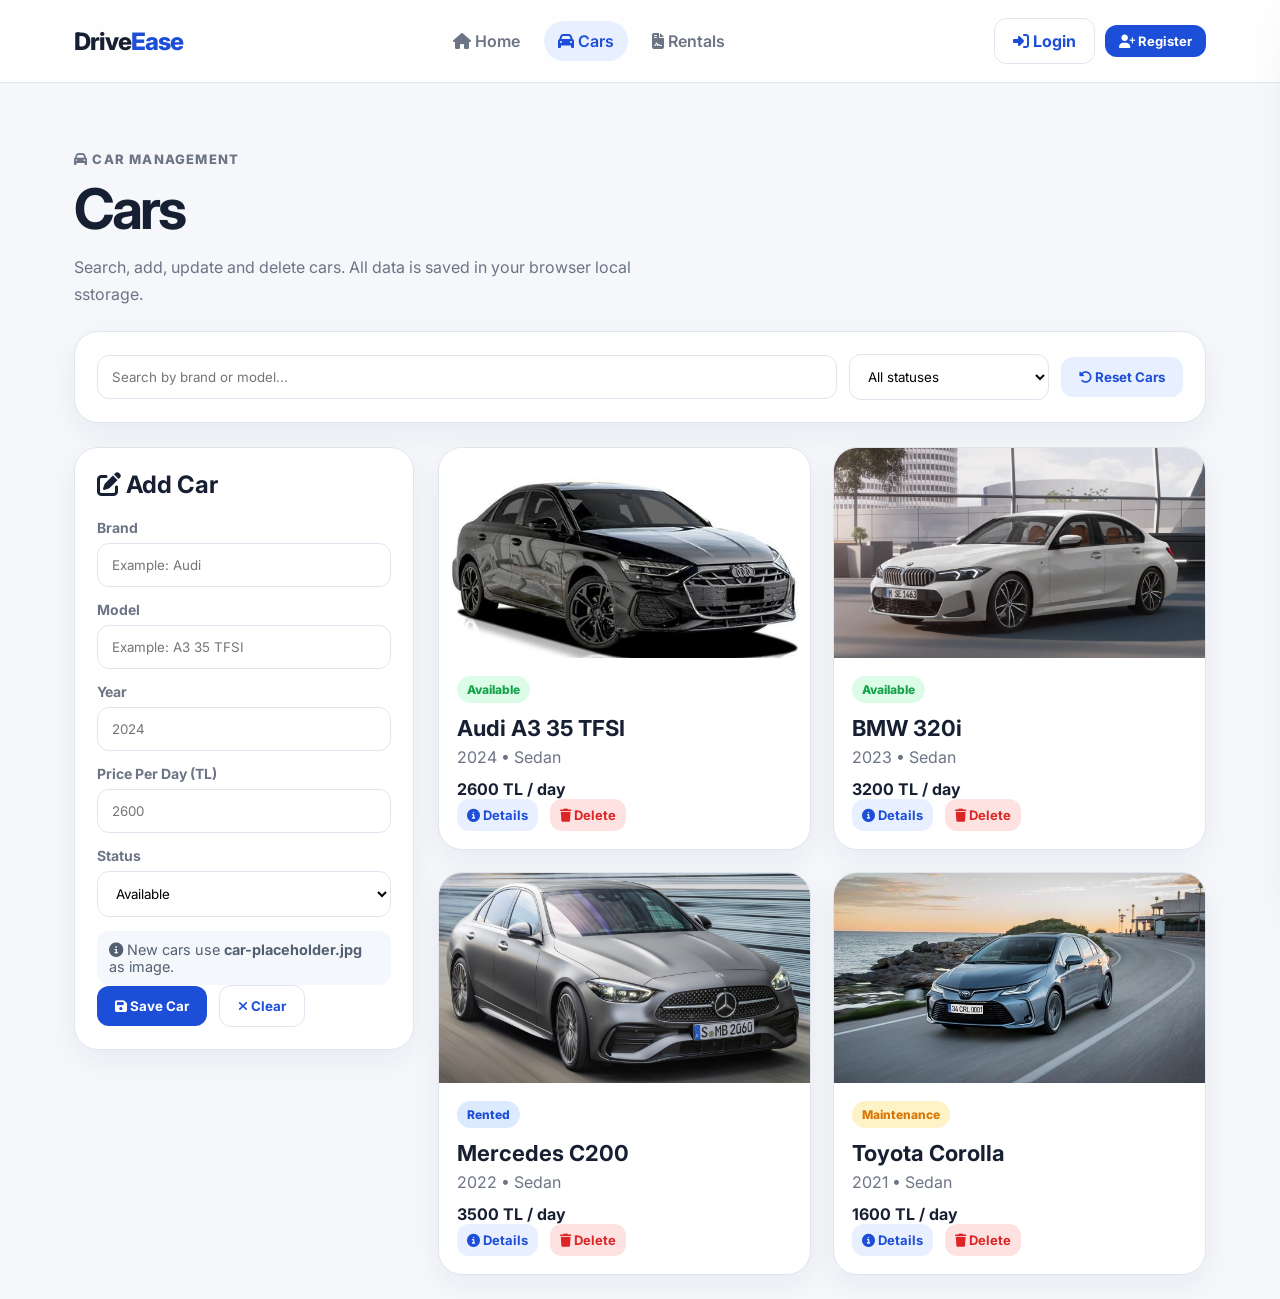
==== commit 6bb5f5b1: "Bootstrap update" ====
--- a/cars.html
+++ b/cars.html
@@ -6,10 +6,10 @@
   <meta name="viewport" content="width=device-width, initial-scale=1.0">
   <title>Cars | DriveEase</title>
 
-  <!-- Favicon -->
+  <!-- favicon -->
   <link rel="icon" type="image/svg+xml" href="assets/images/favicon.svg">
 
-  <!-- Font Awesome -->
+  <!-- font(iconlar için)-->
   <link rel="stylesheet" href="https://cdnjs.cloudflare.com/ajax/libs/font-awesome/6.5.2/css/all.min.css">
 
   <!-- Google Fonts -->
@@ -17,7 +17,7 @@
   <link rel="preconnect" href="https://fonts.gstatic.com" crossorigin>
   <link href="https://fonts.googleapis.com/css2?family=Inter:wght@400;500;600;700;800&display=swap" rel="stylesheet">
 
-  <!-- Custom CSS -->
+  <!-- css-->
   <link rel="stylesheet" href="assets/css/style.css">
 </head>
 
@@ -26,7 +26,7 @@
     <nav class="navbar">
       <a class="logo" href="index.html">Drive<span>Ease</span></a>
 
-      <!-- Hamburger but-->
+      
       <button id="hamburger" class="hamburger-btn" aria-label="Toggle menu">
         <span></span>
         <span></span>
@@ -54,9 +54,9 @@
 
   <main class="page">
     <section class="section-heading page-title">
-      <p class="eyebrow"><i class="fa-solid fa-car"></i> Fleet management</p>
+      <p class="eyebrow"><i class="fa-solid fa-car"></i> Car management</p>
       <h1>Cars</h1>
-      <p>Search, add, update and delete cars. All data is saved in your browser's localStorage.</p>
+      <p>Search, add, update and delete cars. All data is saved in your browser local sstorage.</p>
     </section>
 
     <section class="panel">
@@ -189,14 +189,11 @@
   </aside>
 
 
-  <footer class="footer">
-    <p><i class="fa-solid fa-car"></i> DriveEase Car Rental Management System</p>
-  </footer>
-
-  <!-- Auth Module (external JS) -->
+
+  <!-- Auth.js -->
   <script src="assets/scripts/auth.js"></script>
 
-  <!-- Main Module (external JS) -->
+  <!-- main.js -->
   <script src="assets/scripts/main.js"></script>
 
   <!--  hamburger menu + nav user -->
--- a/assets/css/style.css
+++ b/assets/css/style.css
@@ -69,7 +69,7 @@
   background: #e8efff;
 }
 
-/* User Area logged in out display  */
+/* user area kısmı  */
 .user-area {
   display: flex;
   align-items: center;
@@ -83,7 +83,7 @@
   font-size: 14px;
 }
 
-/*  Buttons  */
+/*  butonlar  */
 .btn,
 .btn-small {
   border: none;
@@ -140,7 +140,7 @@
   background: #fee2e2;
 }
 
-/*  Hero Section  */
+/*  Hero kısmı  */
 .hero {
   max-width: 1180px;
   margin: 42px auto;
@@ -224,7 +224,7 @@
   font-weight: 600;
 }
 
-/*  Layout Containers  */
+/*  layout  */
 .stats,
 .section,
 .page {
@@ -261,7 +261,7 @@
   color: #6c7485;
 }
 
-/*  Section Başlıkları  */
+/*  section başlıkları  */
 .section-heading {
   margin-bottom: 22px;
 }
@@ -272,7 +272,7 @@
   letter-spacing: -1px;
 }
 
-/*  Car Cards  */
+/*  araba kartları */
 .car-grid {
   display: grid;
   grid-template-columns: repeat(3, 1fr);
@@ -316,7 +316,7 @@
   margin: 0 0 12px;
 }
 
-/* Status Badges  */
+/* araba durumu  */
 .badge {
   display: inline-block;
   padding: 6px 10px;
@@ -340,7 +340,7 @@
   color: #d97706;
 }
 
-/*  Panel ve  Forms  */
+/*  panel ve forms  */
 .page-title {
   padding-top: 28px;
 }
@@ -465,7 +465,6 @@
   margin: 5px 0;
 }
 
-/*  Price Preview  */
 .price-preview {
   padding: 14px;
   background: #e8efff;
@@ -480,11 +479,6 @@
 }
 
 
-.footer {
-  text-align: center;
-  color: #6c7485;
-  padding: 36px 20px;
-}
 
 
 .form-note {
@@ -496,7 +490,7 @@
   font-size: 0.9rem;
 }
 
-/* login.html, register.html */
+/* login ve register */
 .auth-body {
   display: flex;
   align-items: center;
@@ -565,7 +559,7 @@
   text-align: center;
 }
 
-/*  Auth Form Fields  */
+/*  Auth kısmı  */
 .field {
   margin-bottom: 16px;
 }
@@ -668,7 +662,7 @@
   transform: translateY(-2px);
 }
 
-/*  Hamburger Menu mobile nav toggle  */
+/*  Hamburger */
 .hamburger-btn {
   display: none;
   flex-direction: column;
@@ -689,7 +683,6 @@
   transition: 0.3s;
 }
 
-/* Animate hamburger to X when active */
 .hamburger-btn.active span:nth-child(1) {
   transform: rotate(45deg) translate(5px, 5px);
 }
@@ -702,7 +695,7 @@
   transform: rotate(-45deg) translate(5px, -5px);
 }
 
-/* Responsive Media kısmı */
+/* Mobil */
 @media (max-width: 900px) {
 
   .hero,
@@ -730,7 +723,6 @@
     justify-content: flex-end;
   }
 
-  /* Show  button mobil */
   .hamburger-btn {
     display: flex;
   }
